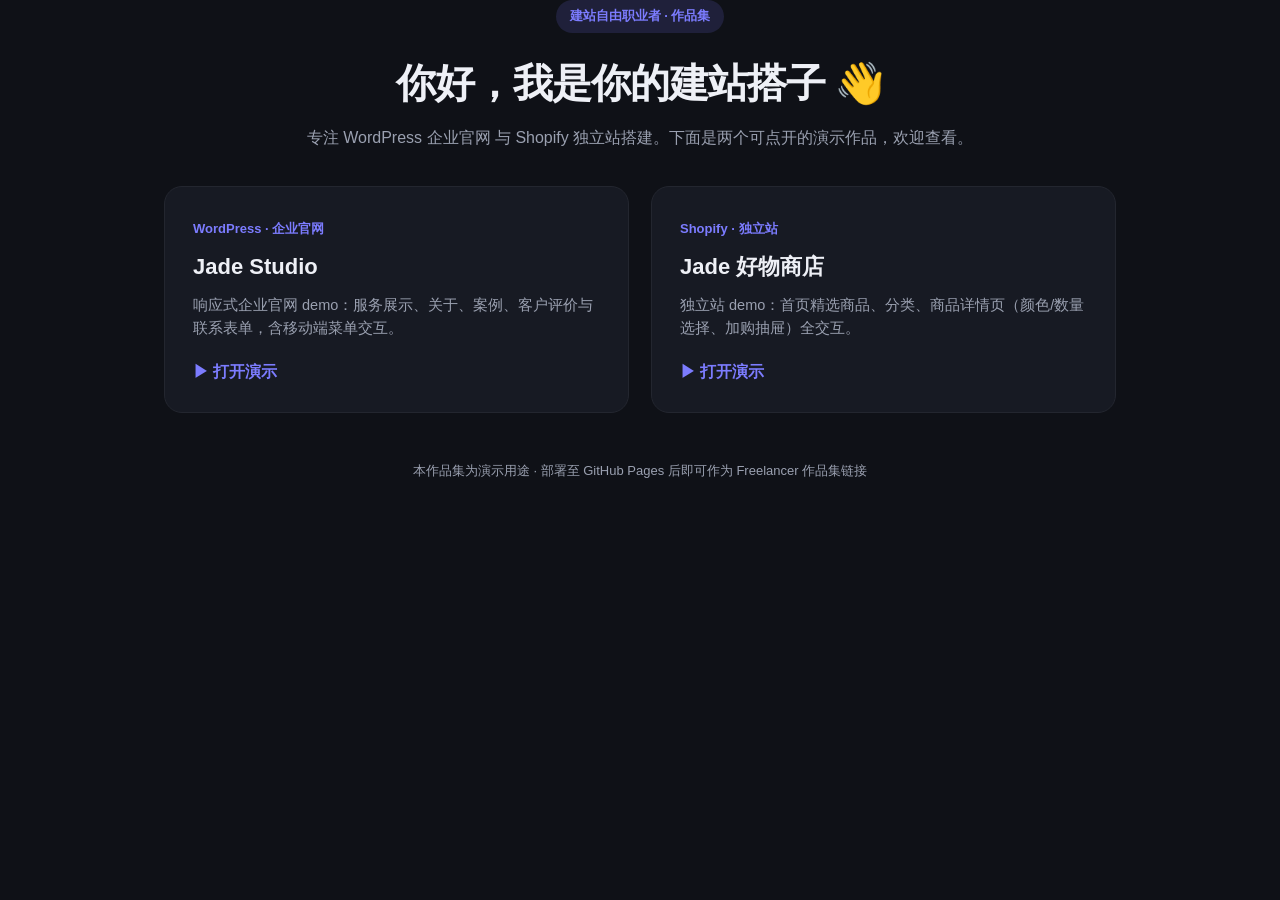
==== index.html @ bf4b1789 "Jade Studio portfolio: WordPress & Shopify demos for Freelancer" ====
<!DOCTYPE html>
<html lang="zh-CN">
<head>
<meta charset="UTF-8" />
<meta name="viewport" content="width=device-width, initial-scale=1.0" />
<title>作品集 · 建站自由职业者 Portfolio</title>
<meta name="description" content="WordPress / Shopify 建站作品集，用于 Freelancer 等平台展示。" />
<style>
:root{--bg:#0f1117;--card:#171a23;--ink:#eef0f6;--muted:#9aa0b0;--primary:#7c7cff;--radius:18px;--maxw:1000px;--font:-apple-system,BlinkMacSystemFont,"Segoe UI",Roboto,"PingFang SC","Microsoft YaHei",sans-serif}
*{box-sizing:border-box;margin:0;padding:0}
body{font-family:var(--font);background:var(--bg);color:var(--ink);line-height:1.6;-webkit-font-smoothing:antialiased}
.container{max-width:var(--maxw);margin:0 auto;padding:0 24px}
header{padding:64px 0 28px;text-align:center}
.badge{display:inline-block;background:rgba(124,124,255,.15);color:var(--primary);font-weight:600;font-size:13px;padding:6px 14px;border-radius:999px;margin-bottom:18px}
h1{font-size:40px;letter-spacing:-1px}
header p{color:var(--muted);margin-top:10px;font-size:16px}
.grid{display:grid;grid-template-columns:1fr 1fr;gap:22px;margin-top:36px}
.card{background:var(--card);border:1px solid #23262f;border-radius:var(--radius);padding:28px;transition:transform .18s,box-shadow .18s}
.card:hover{transform:translateY(-4px);box-shadow:0 16px 40px rgba(0,0,0,.4)}
.card .tag{font-size:13px;color:var(--primary);font-weight:600}
.card h2{font-size:22px;margin:8px 0 10px}
.card p{color:var(--muted);font-size:14.5px;margin-bottom:18px}
.card a{color:var(--primary);font-weight:600;text-decoration:none}
.foot{text-align:center;color:var(--muted);font-size:13px;margin:48px 0 36px}
@media(max-width:680px){.grid{grid-template-columns:1fr}h1{font-size:32px}}
</style>
</head>
<body>
<header class="container">
  <span class="badge">建站自由职业者 · 作品集</span>
  <h1>你好，我是你的建站搭子 👋</h1>
  <p>专注 WordPress 企业官网 与 Shopify 独立站搭建。下面是两个可点开的演示作品，欢迎查看。</p>
</header>

<main class="container grid">
  <article class="card">
    <span class="tag">WordPress · 企业官网</span>
    <h2>Jade Studio</h2>
    <p>响应式企业官网 demo：服务展示、关于、案例、客户评价与联系表单，含移动端菜单交互。</p>
    <a href="wordpress-demo/index.html">▶ 打开演示</a>
  </article>
  <article class="card">
    <span class="tag">Shopify · 独立站</span>
    <h2>Jade 好物商店</h2>
    <p>独立站 demo：首页精选商品、分类、商品详情页（颜色/数量选择、加购抽屉）全交互。</p>
    <a href="shopify-demo/index.html">▶ 打开演示</a>
  </article>
</main>

<p class="foot">本作品集为演示用途 · 部署至 GitHub Pages 后即可作为 Freelancer 作品集链接</p>
</body>
</html>
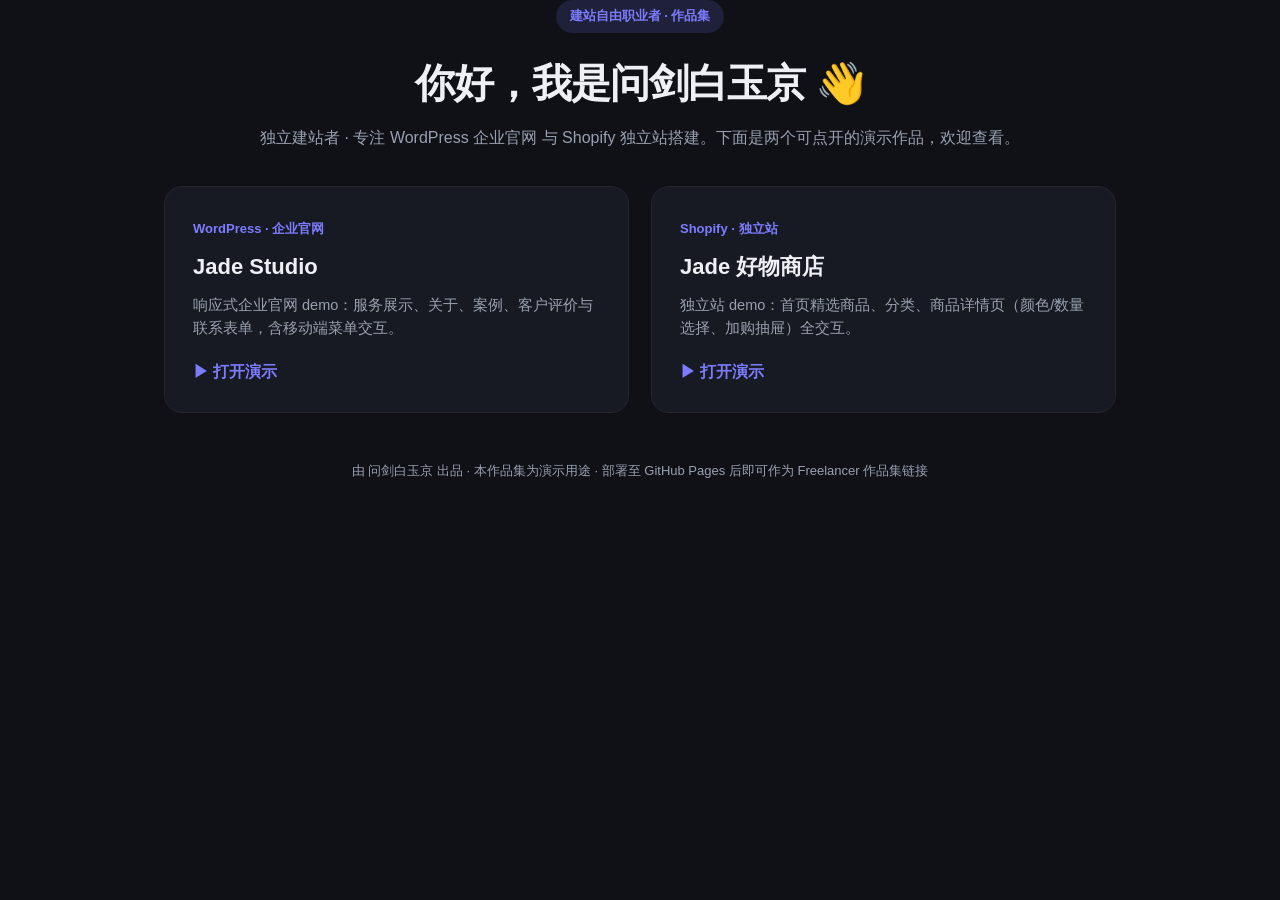
==== commit 1e9164f2: "换皮: 邮箱改为 3377955731@qq.com，署名加入 问剑白玉京" ====
--- a/index.html
+++ b/index.html
@@ -28,8 +28,8 @@
 <body>
 <header class="container">
   <span class="badge">建站自由职业者 · 作品集</span>
-  <h1>你好，我是你的建站搭子 👋</h1>
-  <p>专注 WordPress 企业官网 与 Shopify 独立站搭建。下面是两个可点开的演示作品，欢迎查看。</p>
+  <h1>你好，我是问剑白玉京 👋</h1>
+  <p>独立建站者 · 专注 WordPress 企业官网 与 Shopify 独立站搭建。下面是两个可点开的演示作品，欢迎查看。</p>
 </header>
 
 <main class="container grid">
@@ -47,6 +47,6 @@
   </article>
 </main>
 
-<p class="foot">本作品集为演示用途 · 部署至 GitHub Pages 后即可作为 Freelancer 作品集链接</p>
+<p class="foot">由 问剑白玉京 出品 · 本作品集为演示用途 · 部署至 GitHub Pages 后即可作为 Freelancer 作品集链接</p>
 </body>
 </html>
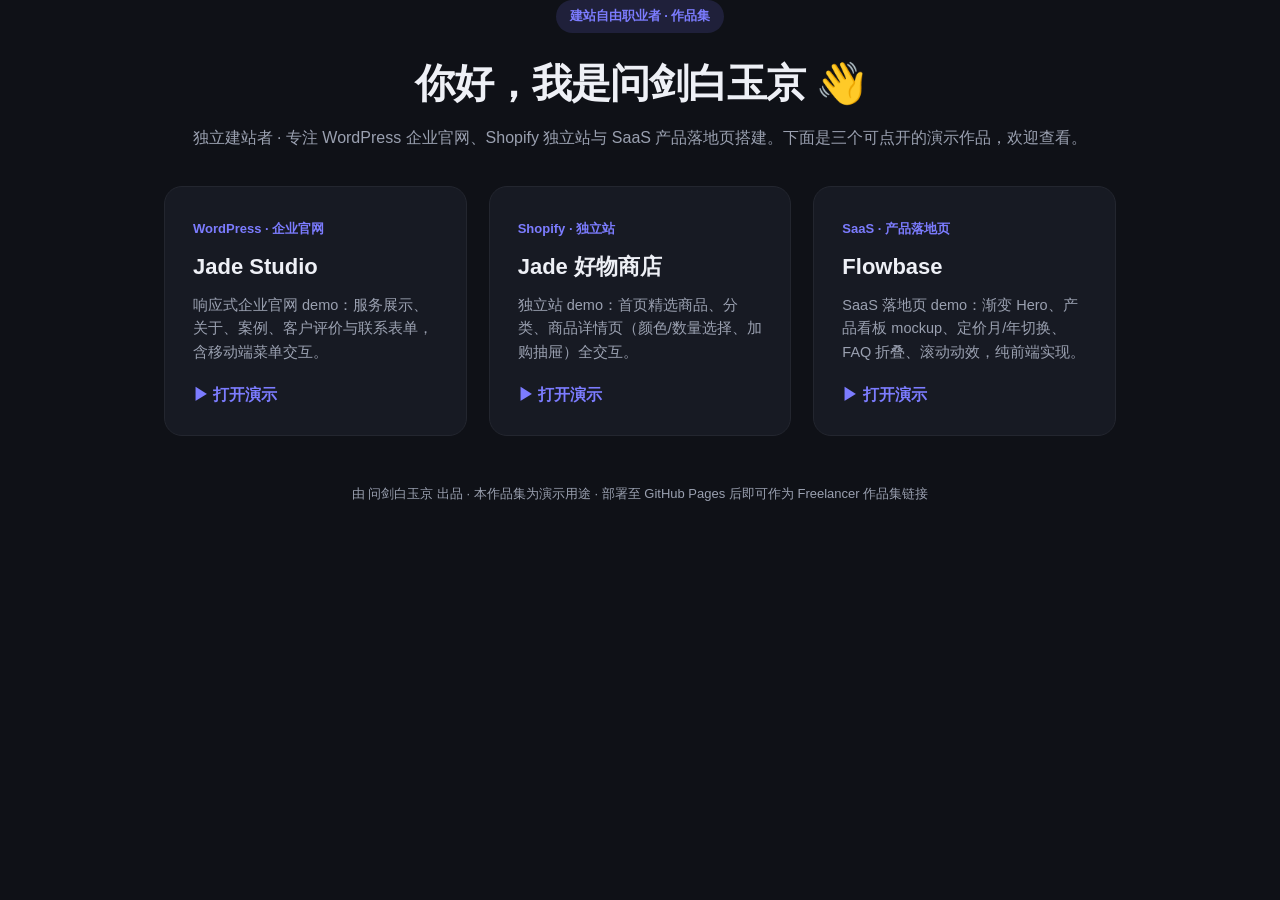
==== commit fc797f48: "feat: 新增第三个 demo SaaS 落地页 Flowbase + 落地页三列布局 landing-demo/: 现代SaaS产品落地页, 靛蓝→青绿渐变+玻璃拟态; 含Hero浏览器看板moc" ====
--- a/index.html
+++ b/index.html
@@ -4,7 +4,7 @@
 <meta charset="UTF-8" />
 <meta name="viewport" content="width=device-width, initial-scale=1.0" />
 <title>作品集 · 建站自由职业者 Portfolio</title>
-<meta name="description" content="WordPress / Shopify 建站作品集，用于 Freelancer 等平台展示。" />
+<meta name="description" content="WordPress / Shopify / SaaS 落地页建站作品集，用于 Freelancer 等平台展示。" />
 <style>
 :root{--bg:#0f1117;--card:#171a23;--ink:#eef0f6;--muted:#9aa0b0;--primary:#7c7cff;--radius:18px;--maxw:1000px;--font:-apple-system,BlinkMacSystemFont,"Segoe UI",Roboto,"PingFang SC","Microsoft YaHei",sans-serif}
 *{box-sizing:border-box;margin:0;padding:0}
@@ -14,7 +14,7 @@
 .badge{display:inline-block;background:rgba(124,124,255,.15);color:var(--primary);font-weight:600;font-size:13px;padding:6px 14px;border-radius:999px;margin-bottom:18px}
 h1{font-size:40px;letter-spacing:-1px}
 header p{color:var(--muted);margin-top:10px;font-size:16px}
-.grid{display:grid;grid-template-columns:1fr 1fr;gap:22px;margin-top:36px}
+.grid{display:grid;grid-template-columns:repeat(3,1fr);gap:22px;margin-top:36px}
 .card{background:var(--card);border:1px solid #23262f;border-radius:var(--radius);padding:28px;transition:transform .18s,box-shadow .18s}
 .card:hover{transform:translateY(-4px);box-shadow:0 16px 40px rgba(0,0,0,.4)}
 .card .tag{font-size:13px;color:var(--primary);font-weight:600}
@@ -22,6 +22,7 @@
 .card p{color:var(--muted);font-size:14.5px;margin-bottom:18px}
 .card a{color:var(--primary);font-weight:600;text-decoration:none}
 .foot{text-align:center;color:var(--muted);font-size:13px;margin:48px 0 36px}
+@media(max-width:900px){.grid{grid-template-columns:1fr 1fr}}
 @media(max-width:680px){.grid{grid-template-columns:1fr}h1{font-size:32px}}
 </style>
 </head>
@@ -29,7 +30,7 @@
 <header class="container">
   <span class="badge">建站自由职业者 · 作品集</span>
   <h1>你好，我是问剑白玉京 👋</h1>
-  <p>独立建站者 · 专注 WordPress 企业官网 与 Shopify 独立站搭建。下面是两个可点开的演示作品，欢迎查看。</p>
+  <p>独立建站者 · 专注 WordPress 企业官网、Shopify 独立站与 SaaS 产品落地页搭建。下面是三个可点开的演示作品，欢迎查看。</p>
 </header>
 
 <main class="container grid">
@@ -45,6 +46,12 @@
     <p>独立站 demo：首页精选商品、分类、商品详情页（颜色/数量选择、加购抽屉）全交互。</p>
     <a href="shopify-demo/index.html">▶ 打开演示</a>
   </article>
+  <article class="card">
+    <span class="tag">SaaS · 产品落地页</span>
+    <h2>Flowbase</h2>
+    <p>SaaS 落地页 demo：渐变 Hero、产品看板 mockup、定价月/年切换、FAQ 折叠、滚动动效，纯前端实现。</p>
+    <a href="landing-demo/index.html">▶ 打开演示</a>
+  </article>
 </main>
 
 <p class="foot">由 问剑白玉京 出品 · 本作品集为演示用途 · 部署至 GitHub Pages 后即可作为 Freelancer 作品集链接</p>
